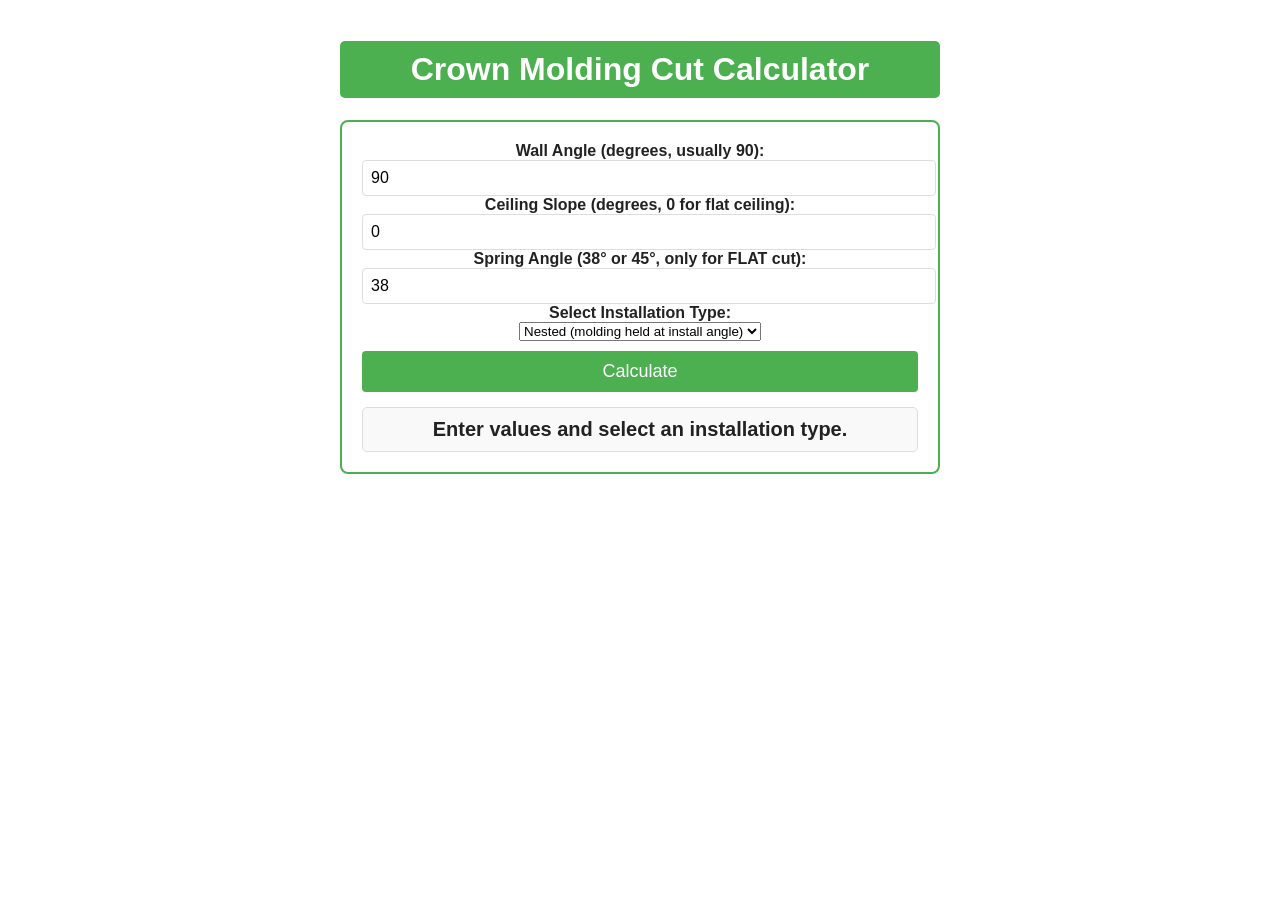
==== public/crown/Index.html @ 3b718976 "Create Index.html" ====
<!DOCTYPE html>
<html lang="en">
<head>
    <meta charset="UTF-8">
    <meta name="viewport" content="width=device-width, initial-scale=1.0">
    <title>Crown Molding Cut Calculator</title>
    <style>
        body {
            font-family: Arial, sans-serif;
            max-width: 600px;
            margin: 0 auto;
            padding: 20px;
            text-align: center;
            color: #222;
            background-color: white;
        }
        h1 {
            background-color: #4CAF50;
            color: white;
            padding: 10px;
            border-radius: 5px;
        }
        .calculator {
            background-color: white;
            padding: 20px;
            border: 2px solid #4CAF50;
            border-radius: 8px;
            margin-top: 10px;
        }
        .input-group {
            margin-bottom: 15px;
            text-align: left;
        }
        label {
            display: block;
            font-weight: bold;
        }
        input {
            width: 100%;
            padding: 8px;
            font-size: 16px;
            border: 1px solid #ddd;
            border-radius: 4px;
        }
        button {
            width: 100%;
            background-color: #4CAF50;
            color: white;
            padding: 10px;
            border: none;
            font-size: 18px;
            border-radius: 4px;
            cursor: pointer;
            margin-top: 10px;
        }
        button:hover {
            background-color: #45a049;
        }
        .result {
            font-size: 20px;
            font-weight: bold;
            margin-top: 15px;
            padding: 10px;
            border-radius: 5px;
            background-color: #f9f9f9;
            border: 1px solid #ddd;
        }
    </style>
</head>
<body>
    <h1>Crown Molding Cut Calculator</h1>

    <div class="calculator">
        <label>Wall Angle (degrees, usually 90):</label>
        <input type="number" id="wall-angle" min="1" max="180" value="90">

        <label>Ceiling Slope (degrees, 0 for flat ceiling):</label>
        <input type="number" id="ceiling-slope" min="0" max="45" value="0">

        <label>Spring Angle (38° or 45°, only for FLAT cut):</label>
        <input type="number" id="spring-angle" min="1" max="90" value="38">

        <label>Select Installation Type:</label>
        <select id="install-method">
            <option value="nested">Nested (molding held at install angle)</option>
            <option value="flat">Flat (molding lays flat in saw)</option>
        </select>

        <button onclick="calculateCrownMolding()">Calculate</button>

        <div class="result" id="result">
            Enter values and select an installation type.
        </div>
    </div>

    <script>
        function toRadians(degrees) {
            return degrees * Math.PI / 180;
        }

        function toDegrees(radians) {
            return radians * 180 / Math.PI;
        }

        function calculateCrownMolding() {
            const wallAngle = parseFloat(document.getElementById('wall-angle').value);
            const ceilingSlope = parseFloat(document.getElementById('ceiling-slope').value);
            const springAngle = parseFloat(document.getElementById('spring-angle').value);
            const installMethod = document.getElementById('install-method').value;

            if (isNaN(wallAngle) || wallAngle <= 0 || wallAngle > 180) {
                document.getElementById('result').innerHTML = "Wall angle must be 1-180°.";
                return;
            }
            if (isNaN(ceilingSlope) || ceilingSlope < 0 || ceilingSlope > 45) {
                document.getElementById('result').innerHTML = "Ceiling slope must be 0-45°.";
                return;
            }
            if (installMethod === "flat" && (isNaN(springAngle) || springAngle <= 0 || springAngle >= 90)) {
                document.getElementById('result').innerHTML = "Spring angle must be 1-89°.";
                return;
            }

            let miter, bevel;

            if (installMethod === "nested") {
                // Nested method: molding is placed in saw as installed on the wall
                miter = (180 - wallAngle) / 2;
                bevel = 0;
            } else {
                // Flat method: molding is laid flat on the saw table
                const cornerAngle = 180 - wallAngle;
                const springRad = toRadians(springAngle);
                const slopeRad = toRadians(ceilingSlope);

                const tanCorner = Math.tan(toRadians(cornerAngle / 2));
                const cosCrown = Math.cos(springRad);
                const tanCrown = Math.tan(springRad);
                const tanSlope = Math.tan(slopeRad);

                miter = toDegrees(Math.atan(tanCorner * cosCrown / 
                       Math.sqrt(1 + Math.pow(tanCorner, 2) * Math.pow(tanCrown - tanSlope, 2))));

                bevel = toDegrees(Math.atan(Math.sqrt(1 + Math.pow(tanCorner, 2) * Math.pow(tanCrown - tanSlope, 2)) * 
                         Math.sin(springRad) / (1 + tanCrown * tanSlope)));
            }

            miter = Math.round(miter * 100) / 100;
            bevel = Math.round(bevel * 100) / 100;

            document.getElementById('result').innerHTML = `
                <strong>Miter:</strong> ${miter}° <br>
                <strong>Bevel:</strong> ${bevel}° <br>
                <strong>Install Method:</strong> ${installMethod === "nested" ? "Nested (held at install angle)" : "Flat (laid on saw table)"} 
            `;
        }
    </script>
</body>
</html>
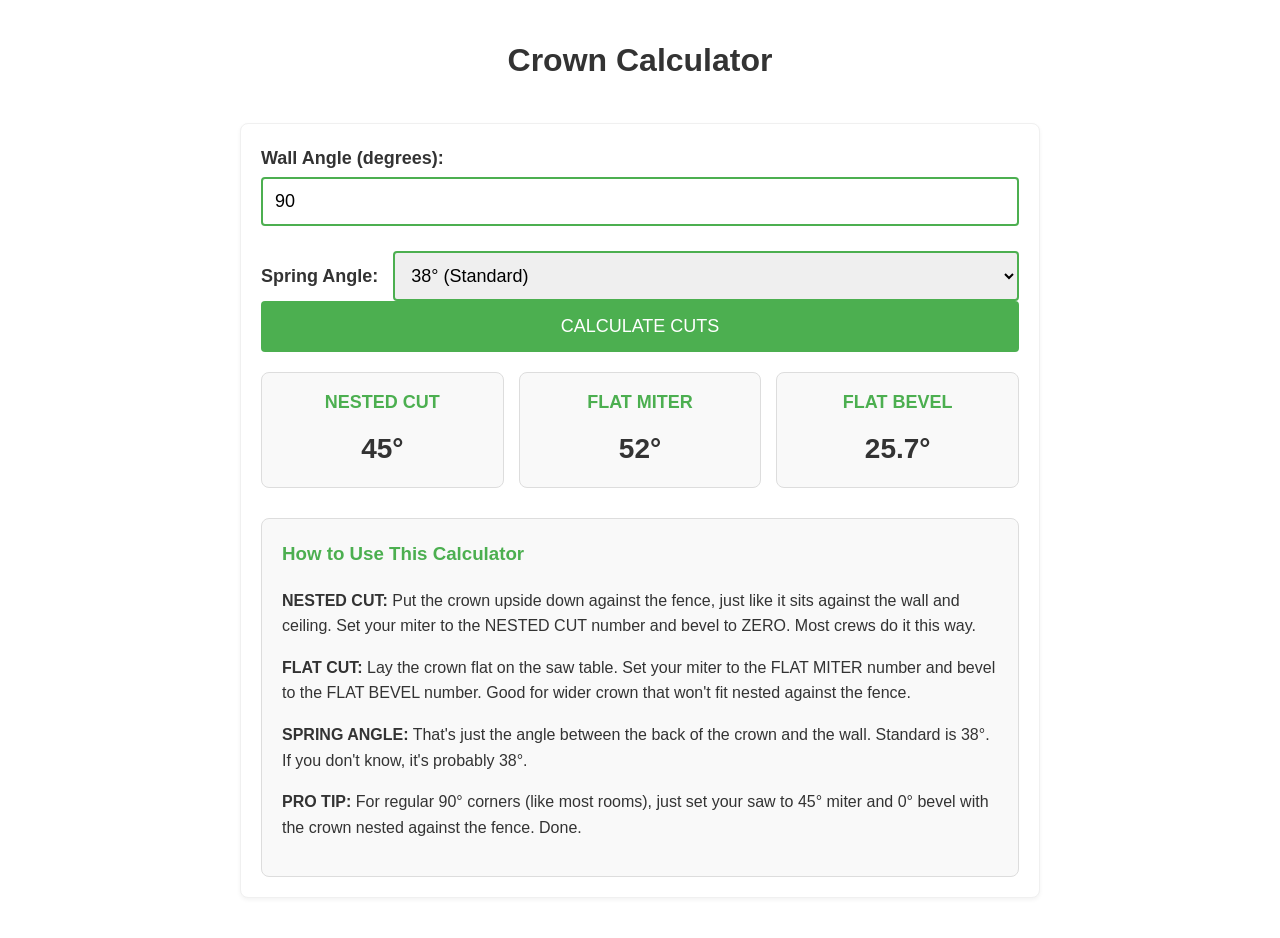
==== commit 84c5b4e6: "Update Index.html" ====
--- a/public/crown/Index.html
+++ b/public/crown/Index.html
@@ -3,157 +3,237 @@
 <head>
     <meta charset="UTF-8">
     <meta name="viewport" content="width=device-width, initial-scale=1.0">
-    <title>Crown Molding Cut Calculator</title>
+    <title>Crown Calculator</title>
     <style>
         body {
             font-family: Arial, sans-serif;
-            max-width: 600px;
+            max-width: 800px;
             margin: 0 auto;
             padding: 20px;
+            line-height: 1.6;
+            color: #333;
+            background-color: white;
+        }
+        h1 {
+            color: #333;
+            background-color: white;
+            padding: 15px 0;
+            margin-top: 0;
             text-align: center;
-            color: #222;
+        }
+        .calculator {
             background-color: white;
-        }
-        h1 {
+            border-radius: 8px;
+            padding: 20px;
+            box-shadow: 0 2px 4px rgba(0,0,0,0.05);
+            margin-bottom: 20px;
+            border: 1px solid #f0f0f0;
+        }
+        .input-group {
+            margin-bottom: 20px;
+        }
+        .output-group {
+            display: flex;
+            flex-wrap: wrap;
+            margin-bottom: 20px;
+            gap: 15px;
+        }
+        .output-box {
+            flex: 1;
+            min-width: 150px;
+            padding: 15px;
+            background-color: #f9f9f9;
+            border-radius: 8px;
+            text-align: center;
+            border: 1px solid #ddd;
+        }
+        .output-box h3 {
+            margin-top: 0;
+            margin-bottom: 10px;
+            color: #4CAF50;
+            font-size: 18px;
+        }
+        .output-box .value {
+            font-size: 28px;
+            font-weight: bold;
+            color: #333;
+        }
+        label {
+            display: block;
+            margin-bottom: 5px;
+            font-weight: bold;
+            font-size: 18px;
+        }
+        input {
+            width: 100%;
+            padding: 12px;
+            border: 2px solid #4CAF50;
+            border-radius: 4px;
+            font-size: 18px;
+            box-sizing: border-box;
+        }
+        .spring-angle-group {
+            margin-top: 25px;
+            display: flex;
+            align-items: center;
+            gap: 15px;
+        }
+        .spring-angle-group label {
+            margin-bottom: 0;
+            white-space: nowrap;
+        }
+        .spring-angle-group select {
+            flex: 1;
+            padding: 12px;
+            border: 2px solid #4CAF50;
+            border-radius: 4px;
+            font-size: 18px;
+        }
+        button {
             background-color: #4CAF50;
             color: white;
-            padding: 10px;
-            border-radius: 5px;
-        }
-        .calculator {
-            background-color: white;
-            padding: 20px;
-            border: 2px solid #4CAF50;
-            border-radius: 8px;
-            margin-top: 10px;
-        }
-        .input-group {
-            margin-bottom: 15px;
-            text-align: left;
-        }
-        label {
-            display: block;
-            font-weight: bold;
-        }
-        input {
-            width: 100%;
-            padding: 8px;
-            font-size: 16px;
-            border: 1px solid #ddd;
-            border-radius: 4px;
-        }
-        button {
-            width: 100%;
-            background-color: #4CAF50;
-            color: white;
-            padding: 10px;
             border: none;
+            padding: 15px;
             font-size: 18px;
             border-radius: 4px;
             cursor: pointer;
-            margin-top: 10px;
+            transition: background-color 0.3s;
+            width: 100%;
+            margin-bottom: 20px;
         }
         button:hover {
             background-color: #45a049;
         }
-        .result {
-            font-size: 20px;
-            font-weight: bold;
-            margin-top: 15px;
-            padding: 10px;
-            border-radius: 5px;
+        .info-box {
             background-color: #f9f9f9;
             border: 1px solid #ddd;
+            border-radius: 8px;
+            padding: 20px;
+            margin-top: 30px;
+        }
+        .info-box h3 {
+            margin-top: 0;
+            color: #4CAF50;
+        }
+        @media (max-width: 600px) {
+            .output-group {
+                flex-direction: column;
+            }
+            .output-box {
+                min-width: auto;
+            }
+            .spring-angle-group {
+                flex-direction: column;
+                align-items: flex-start;
+            }
+            .spring-angle-group select {
+                width: 100%;
+            }
         }
     </style>
 </head>
 <body>
-    <h1>Crown Molding Cut Calculator</h1>
-
+    <h1>Crown Calculator</h1>
+    
     <div class="calculator">
-        <label>Wall Angle (degrees, usually 90):</label>
-        <input type="number" id="wall-angle" min="1" max="180" value="90">
-
-        <label>Ceiling Slope (degrees, 0 for flat ceiling):</label>
-        <input type="number" id="ceiling-slope" min="0" max="45" value="0">
-
-        <label>Spring Angle (38° or 45°, only for FLAT cut):</label>
-        <input type="number" id="spring-angle" min="1" max="90" value="38">
-
-        <label>Select Installation Type:</label>
-        <select id="install-method">
-            <option value="nested">Nested (molding held at install angle)</option>
-            <option value="flat">Flat (molding lays flat in saw)</option>
-        </select>
-
-        <button onclick="calculateCrownMolding()">Calculate</button>
-
-        <div class="result" id="result">
-            Enter values and select an installation type.
+        <div class="input-group">
+            <label for="wall-angle">Wall Angle (degrees):</label>
+            <input type="number" id="wall-angle" min="1" max="180" value="90" step="1">
+        </div>
+        
+        <div class="spring-angle-group">
+            <label for="spring-angle">Spring Angle:</label>
+            <select id="spring-angle">
+                <option value="38">38° (Standard)</option>
+                <option value="45">45° (Crown and Cove)</option>
+                <option value="52">52° (Large Crown)</option>
+            </select>
+        </div>
+        
+        <button onclick="calculateCrown()">CALCULATE CUTS</button>
+        
+        <div class="output-group">
+            <div class="output-box">
+                <h3>NESTED CUT</h3>
+                <div class="value" id="nested-value">45°</div>
+            </div>
+            
+            <div class="output-box">
+                <h3>FLAT MITER</h3>
+                <div class="value" id="flat-miter-value">31.6°</div>
+            </div>
+            
+            <div class="output-box">
+                <h3>FLAT BEVEL</h3>
+                <div class="value" id="flat-bevel-value">33.9°</div>
+            </div>
+        </div>
+        
+        <div class="info-box">
+            <h3>How to Use This Calculator</h3>
+            <p><strong>NESTED CUT:</strong> Put the crown upside down against the fence, just like it sits against the wall and ceiling. Set your miter to the NESTED CUT number and bevel to ZERO. Most crews do it this way.</p>
+            <p><strong>FLAT CUT:</strong> Lay the crown flat on the saw table. Set your miter to the FLAT MITER number and bevel to the FLAT BEVEL number. Good for wider crown that won't fit nested against the fence.</p>
+            <p><strong>SPRING ANGLE:</strong> That's just the angle between the back of the crown and the wall. Standard is 38°. If you don't know, it's probably 38°.</p>
+            <p><strong>PRO TIP:</strong> For regular 90° corners (like most rooms), just set your saw to 45° miter and 0° bevel with the crown nested against the fence. Done.</p>
         </div>
     </div>
-
+    
     <script>
         function toRadians(degrees) {
             return degrees * Math.PI / 180;
         }
-
+        
         function toDegrees(radians) {
             return radians * 180 / Math.PI;
         }
-
-        function calculateCrownMolding() {
+        
+        function calculateCrown() {
+            // Get input values
             const wallAngle = parseFloat(document.getElementById('wall-angle').value);
-            const ceilingSlope = parseFloat(document.getElementById('ceiling-slope').value);
             const springAngle = parseFloat(document.getElementById('spring-angle').value);
-            const installMethod = document.getElementById('install-method').value;
-
+            
+            // Validate wall angle
             if (isNaN(wallAngle) || wallAngle <= 0 || wallAngle > 180) {
-                document.getElementById('result').innerHTML = "Wall angle must be 1-180°.";
+                alert('Wall angle must be between 1 and 180 degrees.');
                 return;
             }
-            if (isNaN(ceilingSlope) || ceilingSlope < 0 || ceilingSlope > 45) {
-                document.getElementById('result').innerHTML = "Ceiling slope must be 0-45°.";
-                return;
-            }
-            if (installMethod === "flat" && (isNaN(springAngle) || springAngle <= 0 || springAngle >= 90)) {
-                document.getElementById('result').innerHTML = "Spring angle must be 1-89°.";
-                return;
-            }
-
-            let miter, bevel;
-
-            if (installMethod === "nested") {
-                // Nested method: molding is placed in saw as installed on the wall
-                miter = (180 - wallAngle) / 2;
-                bevel = 0;
+            
+            // Calculate nested cut (simple)
+            const nestedMiter = (180 - wallAngle) / 2;
+            
+            // Calculate flat cut (more complex)
+            let flatMiter, flatBevel;
+            
+            if (wallAngle === 90) {
+                // Standard 90° corner - common formulas
+                flatMiter = toDegrees(Math.atan(1 / Math.tan(toRadians(springAngle))));
+                flatBevel = toDegrees(Math.atan(Math.cos(toRadians(flatMiter)) * Math.tan(toRadians(springAngle))));
             } else {
-                // Flat method: molding is laid flat on the saw table
+                // Non-90° corner
                 const cornerAngle = 180 - wallAngle;
-                const springRad = toRadians(springAngle);
-                const slopeRad = toRadians(ceilingSlope);
-
+                const springRadians = toRadians(springAngle);
+                
                 const tanCorner = Math.tan(toRadians(cornerAngle / 2));
-                const cosCrown = Math.cos(springRad);
-                const tanCrown = Math.tan(springRad);
-                const tanSlope = Math.tan(slopeRad);
-
-                miter = toDegrees(Math.atan(tanCorner * cosCrown / 
-                       Math.sqrt(1 + Math.pow(tanCorner, 2) * Math.pow(tanCrown - tanSlope, 2))));
-
-                bevel = toDegrees(Math.atan(Math.sqrt(1 + Math.pow(tanCorner, 2) * Math.pow(tanCrown - tanSlope, 2)) * 
-                         Math.sin(springRad) / (1 + tanCrown * tanSlope)));
-            }
-
-            miter = Math.round(miter * 100) / 100;
-            bevel = Math.round(bevel * 100) / 100;
-
-            document.getElementById('result').innerHTML = `
-                <strong>Miter:</strong> ${miter}° <br>
-                <strong>Bevel:</strong> ${bevel}° <br>
-                <strong>Install Method:</strong> ${installMethod === "nested" ? "Nested (held at install angle)" : "Flat (laid on saw table)"} 
-            `;
-        }
+                const tanSpring = Math.tan(springRadians);
+                const cosSpring = Math.cos(springRadians);
+                
+                flatMiter = toDegrees(Math.atan(tanCorner / tanSpring));
+                flatBevel = toDegrees(Math.atan(cosSpring * tanCorner));
+            }
+            
+            // Round to 1 decimal place
+            const nestedMiterRounded = Math.round(nestedMiter * 10) / 10;
+            const flatMiterRounded = Math.round(flatMiter * 10) / 10;
+            const flatBevelRounded = Math.round(flatBevel * 10) / 10;
+            
+            // Update output values
+            document.getElementById('nested-value').textContent = nestedMiterRounded + '°';
+            document.getElementById('flat-miter-value').textContent = flatMiterRounded + '°';
+            document.getElementById('flat-bevel-value').textContent = flatBevelRounded + '°';
+        }
+        
+        // Calculate initial values
+        calculateCrown();
     </script>
 </body>
-</html>
+</html>
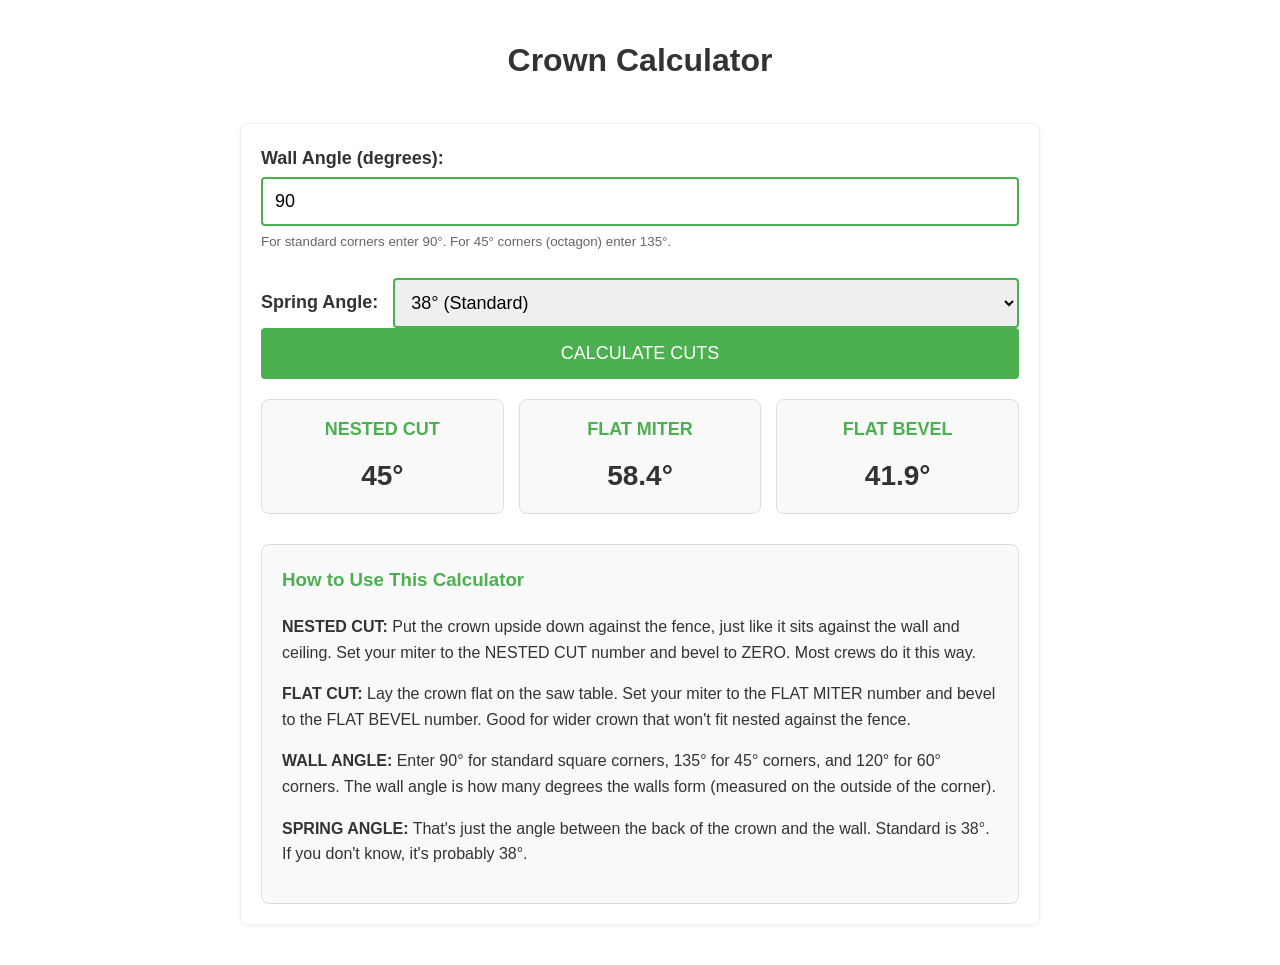
==== commit 9e4c8c0c: "Update Index.html" ====
--- a/public/crown/Index.html
+++ b/public/crown/Index.html
@@ -139,6 +139,7 @@
         <div class="input-group">
             <label for="wall-angle">Wall Angle (degrees):</label>
             <input type="number" id="wall-angle" min="1" max="180" value="90" step="1">
+            <small style="display: block; margin-top: 5px; color: #666;">For standard corners enter 90°. For 45° corners (octagon) enter 135°.</small>
         </div>
         
         <div class="spring-angle-group">
@@ -173,8 +174,8 @@
             <h3>How to Use This Calculator</h3>
             <p><strong>NESTED CUT:</strong> Put the crown upside down against the fence, just like it sits against the wall and ceiling. Set your miter to the NESTED CUT number and bevel to ZERO. Most crews do it this way.</p>
             <p><strong>FLAT CUT:</strong> Lay the crown flat on the saw table. Set your miter to the FLAT MITER number and bevel to the FLAT BEVEL number. Good for wider crown that won't fit nested against the fence.</p>
+            <p><strong>WALL ANGLE:</strong> Enter 90° for standard square corners, 135° for 45° corners, and 120° for 60° corners. The wall angle is how many degrees the walls form (measured on the outside of the corner).</p>
             <p><strong>SPRING ANGLE:</strong> That's just the angle between the back of the crown and the wall. Standard is 38°. If you don't know, it's probably 38°.</p>
-            <p><strong>PRO TIP:</strong> For regular 90° corners (like most rooms), just set your saw to 45° miter and 0° bevel with the crown nested against the fence. Done.</p>
         </div>
     </div>
     
@@ -198,28 +199,27 @@
                 return;
             }
             
-            // Calculate nested cut (simple)
-            const nestedMiter = (180 - wallAngle) / 2;
-            
-            // Calculate flat cut (more complex)
+            // Calculate nested cut
+            const nestedMiter = wallAngle / 2;
+            
+            // Calculate flat cut values
             let flatMiter, flatBevel;
             
-            if (wallAngle === 90) {
-                // Standard 90° corner - common formulas
-                flatMiter = toDegrees(Math.atan(1 / Math.tan(toRadians(springAngle))));
-                flatBevel = toDegrees(Math.atan(Math.cos(toRadians(flatMiter)) * Math.tan(toRadians(springAngle))));
-            } else {
-                // Non-90° corner
-                const cornerAngle = 180 - wallAngle;
-                const springRadians = toRadians(springAngle);
-                
-                const tanCorner = Math.tan(toRadians(cornerAngle / 2));
-                const tanSpring = Math.tan(springRadians);
-                const cosSpring = Math.cos(springRadians);
-                
-                flatMiter = toDegrees(Math.atan(tanCorner / tanSpring));
-                flatBevel = toDegrees(Math.atan(cosSpring * tanCorner));
-            }
+            // Calculate using standard formulas for the specified wall angle
+            const cornerAngle = wallAngle; // Using the wall angle directly
+            const cornerHalf = cornerAngle / 2;
+            const springRad = toRadians(springAngle);
+            
+            // For flat crown molding
+            const sinCornerHalf = Math.sin(toRadians(cornerHalf));
+            const cosCornerHalf = Math.cos(toRadians(cornerHalf));
+            const tanCornerHalf = Math.tan(toRadians(cornerHalf));
+            
+            // Calculate the compound miter (flat crown)
+            flatMiter = toDegrees(Math.atan(sinCornerHalf / (cosCornerHalf * Math.sin(springRad))));
+            
+            // Calculate the compound bevel (flat crown)
+            flatBevel = toDegrees(Math.atan(sinCornerHalf / (Math.cos(springRad) * tanCornerHalf)));
             
             // Round to 1 decimal place
             const nestedMiterRounded = Math.round(nestedMiter * 10) / 10;
